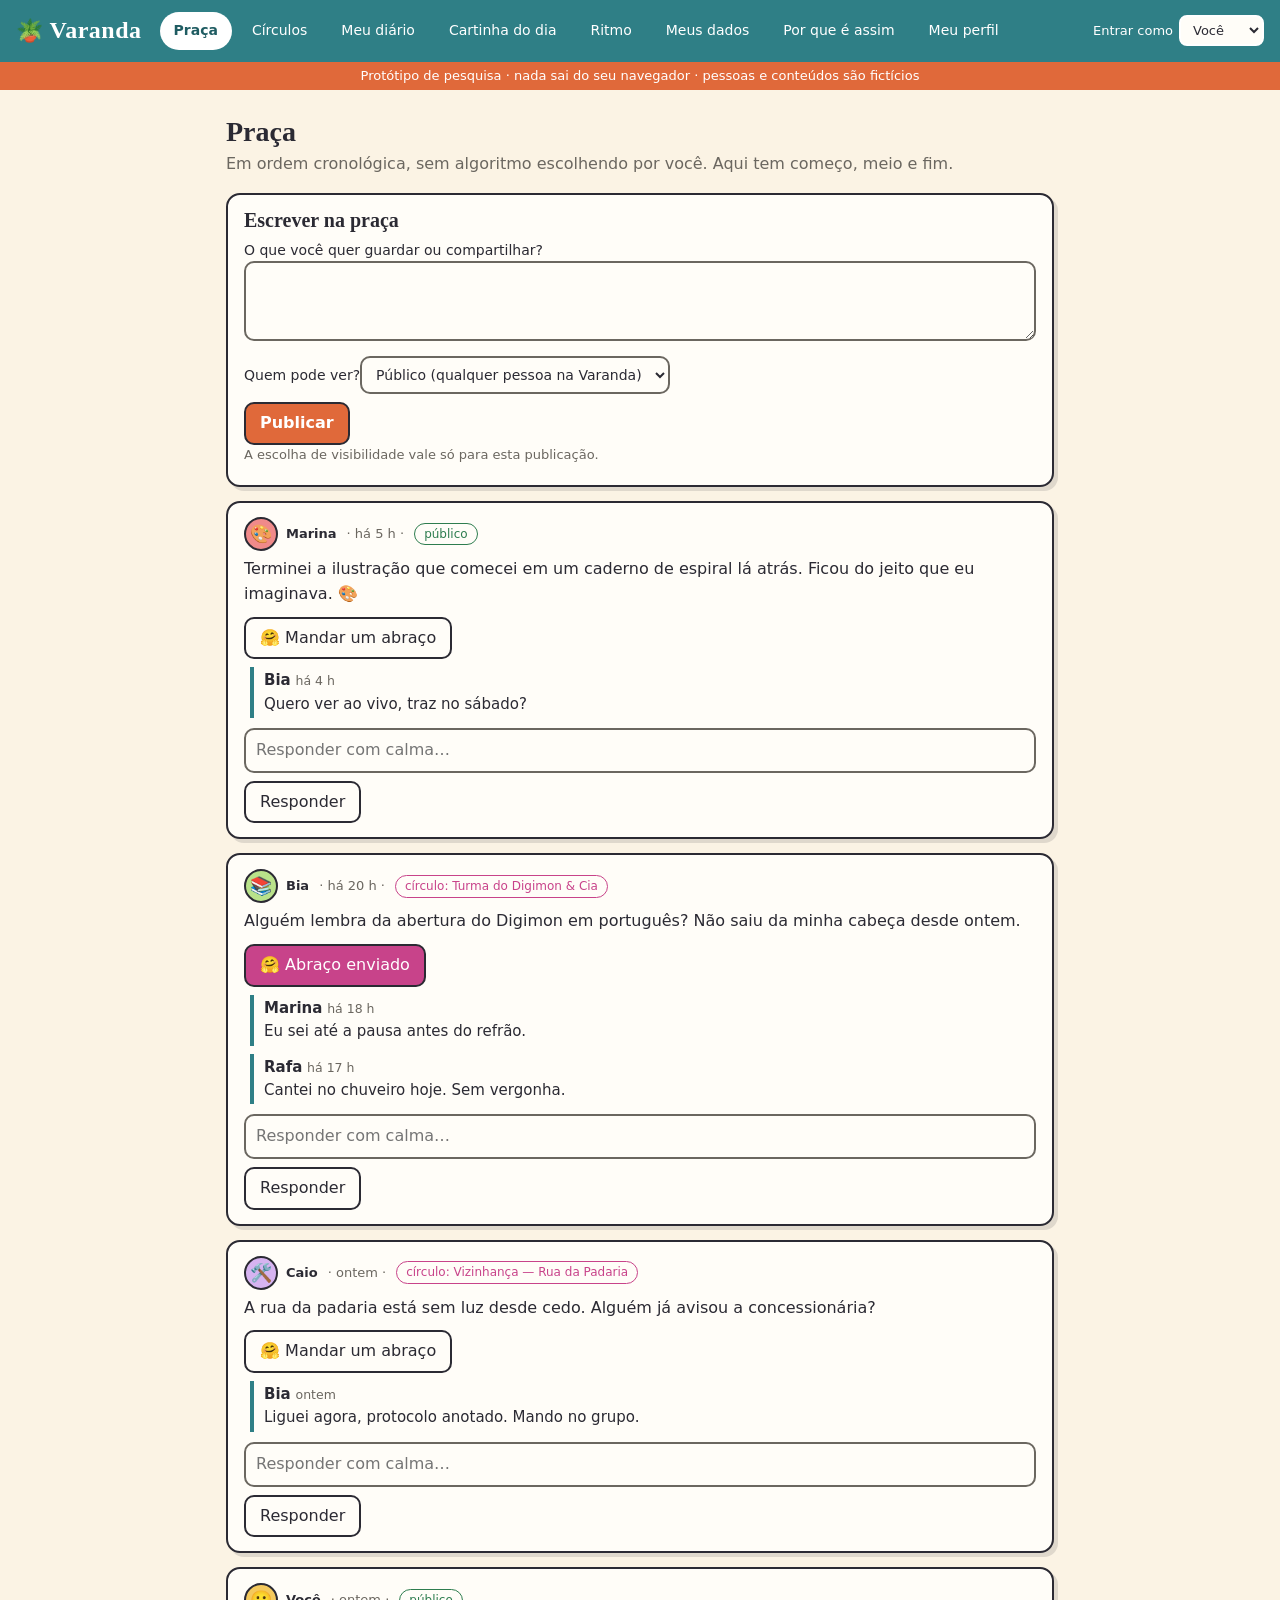
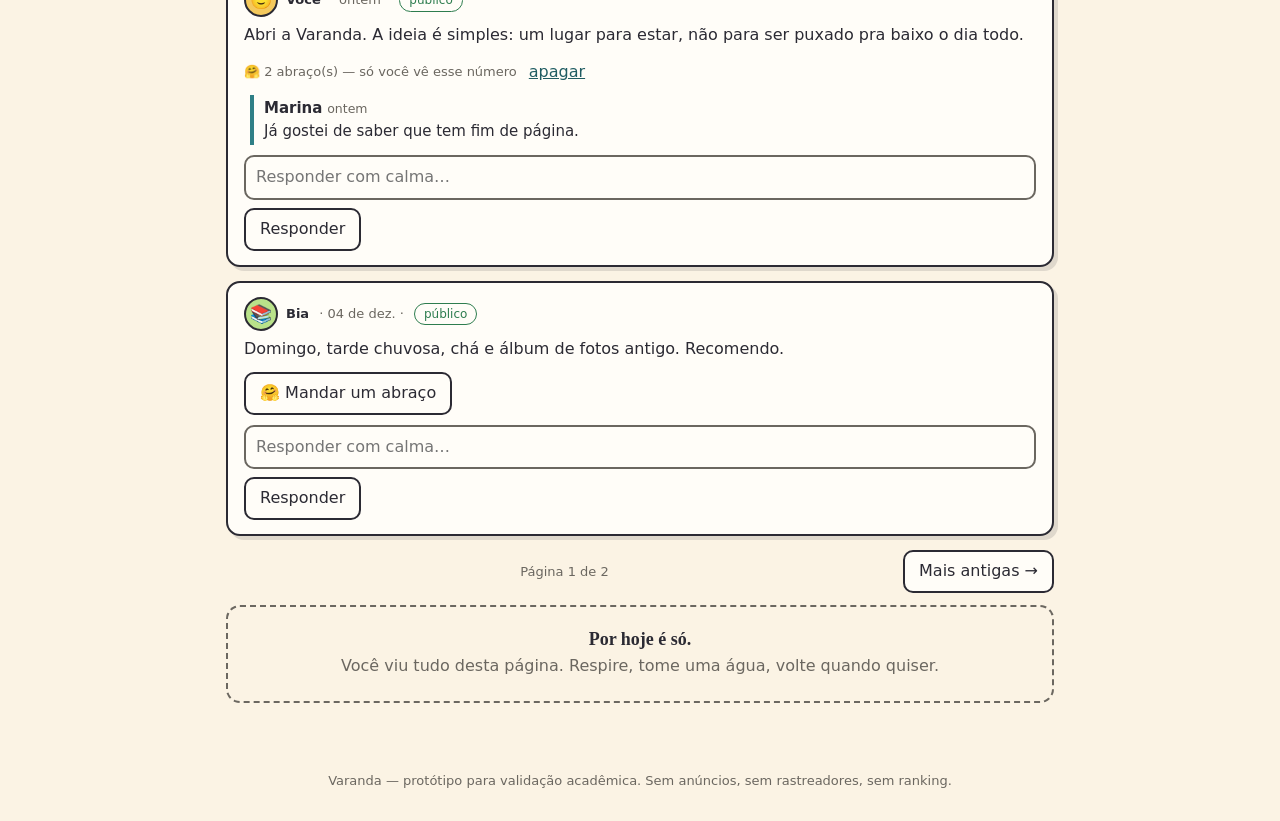
==== varanda/index.html @ 5c458ec0 "Adiciona protótipo executável da Varanda (rede social calma) Protótipo estático (HTML/CSS/JS, sem de" ====
<!doctype html>
<html lang="pt-BR">
<head>
<meta charset="utf-8">
<meta name="viewport" content="width=device-width, initial-scale=1">
<title>Varanda — protótipo</title>
<meta name="description" content="Protótipo de rede social calma, em círculos, sem feed infinito e sem notificação por padrão.">
<link rel="stylesheet" href="styles.css">
</head>
<body>
<header class="topo">
  <a class="logo" href="#/praca" aria-label="Varanda, início"><span class="logo-ico">🪴</span> Varanda</a>
  <nav id="nav" aria-label="Principal"></nav>
  <label class="demo">Entrar como
    <select id="quem"></select>
  </label>
</header>
<div class="faixa">Protótipo de pesquisa · nada sai do seu navegador · pessoas e conteúdos são fictícios</div>
<main id="app" tabindex="-1"></main>
<footer class="rodape">
  Varanda — protótipo para validação acadêmica. Sem anúncios, sem rastreadores, sem ranking.
</footer>
<script src="app.js"></script>
</body>
</html>
---- varanda/styles.css ----
:root{
  --bg:#fbf3e4; --card:#fffdf8; --ink:#2b2a33; --mute:#6b6760;
  --teal:#2f7f86; --teal-d:#1f5c62; --laranja:#e0693a; --rosa:#c8438a;
  --linha:#2b2a33; --sombra:#2b2a3322; --ok:#2e7d4f;
}
@media (prefers-color-scheme: dark){
  :root{--bg:#1d1b22; --card:#27242d; --ink:#f1ebe0; --mute:#b4aca0; --linha:#f1ebe0; --sombra:#00000066;}
}
*{box-sizing:border-box}
html{scroll-behavior:smooth}
body{margin:0;background:var(--bg);color:var(--ink);font:16px/1.55 "Trebuchet MS",Verdana,system-ui,sans-serif}
a{color:var(--teal-d)}
@media (prefers-color-scheme: dark){a{color:#7fd0d6}}
.topo{display:flex;flex-wrap:wrap;align-items:center;gap:10px 18px;padding:12px 16px;background:var(--teal);color:#fff}
.logo{font:700 24px Georgia,serif;color:#fff;text-decoration:none;letter-spacing:.5px}
.logo-ico{font-size:22px}
nav{display:flex;flex-wrap:wrap;gap:6px;flex:1}
nav a{color:#fff;text-decoration:none;padding:6px 12px;border-radius:999px;font-size:14px;border:2px solid transparent}
nav a:hover{border-color:#ffffff88}
nav a.on{background:#fff;color:var(--teal-d);font-weight:700}
.demo{font-size:13px;display:flex;align-items:center;gap:6px}
.demo select{padding:5px 8px;border-radius:8px;border:2px solid #fff;background:var(--card);color:var(--ink)}
.faixa{background:var(--laranja);color:#fff;text-align:center;font-size:13px;padding:4px 12px}
main{max-width:860px;margin:0 auto;padding:20px 16px 40px;outline:none}
h1{font:700 28px Georgia,serif;margin:6px 0 4px}
h2{font:700 20px Georgia,serif;margin:0 0 8px}
h3{font-size:16px;margin:12px 0 4px}
.sub{color:var(--mute);margin:0 0 16px}
.card{background:var(--card);border:2px solid var(--linha);border-radius:14px;padding:14px 16px;margin:0 0 14px;box-shadow:4px 4px 0 var(--sombra)}
.card.suave{box-shadow:none;border-color:var(--mute)}
.meta{display:flex;flex-wrap:wrap;gap:6px 10px;align-items:center;font-size:13px;color:var(--mute);margin-bottom:6px}
.avatar{display:inline-grid;place-items:center;width:34px;height:34px;border-radius:50%;font-size:18px;border:2px solid var(--linha);flex:none}
.autor{display:flex;align-items:center;gap:8px;font-weight:700;text-decoration:none;color:var(--ink)}
.tag{display:inline-block;font-size:12px;padding:1px 9px;border-radius:999px;border:1.5px solid var(--mute);color:var(--mute)}
.tag.pub{border-color:var(--ok);color:var(--ok)}
.tag.grp{border-color:var(--rosa);color:var(--rosa)}
.tag.pri{border-color:var(--laranja);color:var(--laranja)}
.texto{white-space:pre-wrap;margin:6px 0 10px}
button,.btn{font:inherit;cursor:pointer;padding:7px 14px;border-radius:10px;border:2px solid var(--linha);background:var(--card);color:var(--ink);text-decoration:none;display:inline-block}
button.pri,.btn.pri{background:var(--laranja);color:#fff;border-color:var(--linha);font-weight:700}
button:hover{transform:translate(-1px,-1px);box-shadow:2px 2px 0 var(--sombra)}
button.link{border:0;background:none;padding:2px 4px;text-decoration:underline;color:var(--teal-d)}
button[aria-pressed="true"]{background:var(--rosa);color:#fff}
input,select,textarea{font:inherit;padding:8px 10px;border-radius:10px;border:2px solid var(--mute);background:var(--card);color:var(--ink);max-width:100%}
textarea{width:100%;min-height:80px;resize:vertical}
input[type=text]{width:100%}
label.campo{display:block;margin:8px 0;font-size:14px}
.linha{display:flex;flex-wrap:wrap;gap:8px;align-items:center}
.resp{border-left:4px solid var(--teal);margin:8px 0 0 6px;padding:2px 10px;font-size:15px}
.resp small{color:var(--mute)}
.fim{text-align:center;padding:22px 12px;border:2px dashed var(--mute);border-radius:14px;color:var(--mute);margin:10px 0}
.fim strong{display:block;font:700 18px Georgia,serif;color:var(--ink);margin-bottom:4px}
.pag{display:flex;justify-content:space-between;align-items:center;gap:8px;margin:12px 0}
.grid{display:grid;grid-template-columns:repeat(auto-fit,minmax(240px,1fr));gap:14px}
.perfil-topo{display:flex;gap:14px;align-items:center;flex-wrap:wrap}
.perfil-topo .avatar{width:72px;height:72px;font-size:38px}
.trilha{background:var(--bg);border:2px dashed var(--rosa);border-radius:10px;padding:6px 10px;font-size:14px}
table{border-collapse:collapse;width:100%;font-size:14px}
th,td{border:1.5px solid var(--mute);padding:7px 9px;text-align:left;vertical-align:top}
th{background:var(--bg)}
.sel{display:flex;gap:10px;align-items:flex-start;padding:10px;border:2px solid var(--mute);border-radius:12px;margin:8px 0;cursor:pointer}
.sel:has(input:checked){border-color:var(--teal);background:var(--bg)}
.sel input{margin-top:5px}
.quote{border-left:5px solid var(--laranja);padding:4px 12px;margin:10px 0;font-family:Georgia,serif}
.quote small{display:block;font-family:inherit;color:var(--mute);font-size:13px}
.aviso{background:var(--bg);border:2px solid var(--laranja);border-radius:12px;padding:10px 14px;margin:12px 0;font-size:14px}
.rodape{text-align:center;color:var(--mute);font-size:13px;padding:18px 12px 30px}
.vazio{color:var(--mute);font-style:italic}
:focus-visible{outline:3px solid var(--rosa);outline-offset:2px}
@media (max-width:560px){h1{font-size:24px}.topo{padding:10px 12px}}
@media (prefers-reduced-motion: reduce){html{scroll-behavior:auto}button:hover{transform:none}}
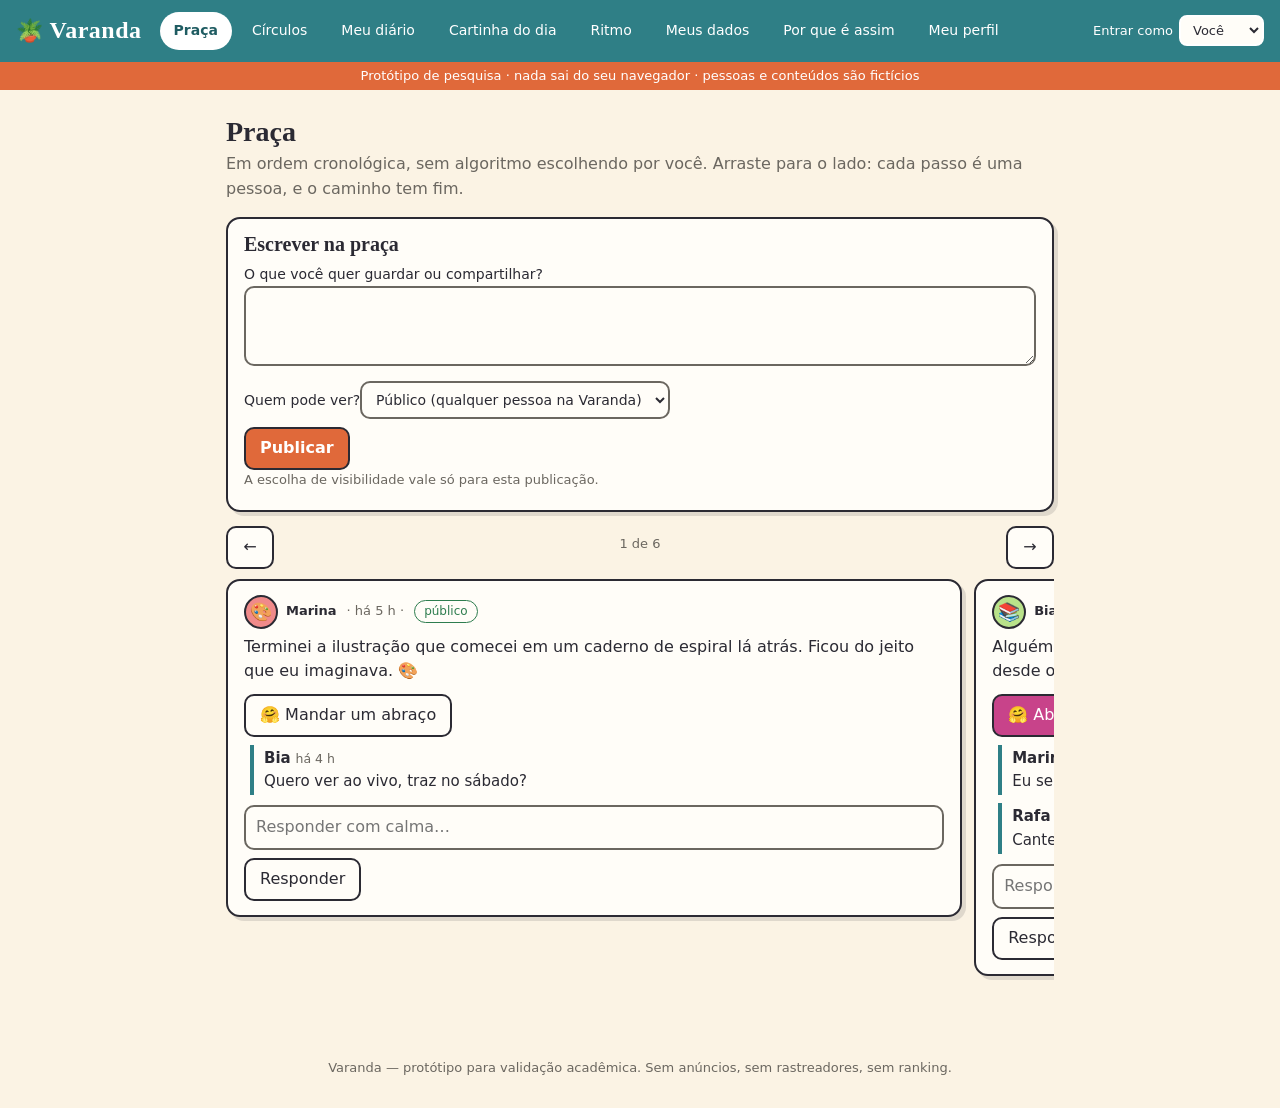
==== commit cc852e56: "Varanda: Praça em carrossel horizontal e compatibilidade com página publicada - Feed da Praça passa " ====
--- a/varanda/index.html
+++ b/varanda/index.html
@@ -9,7 +9,7 @@
 </head>
 <body>
 <header class="topo">
-  <a class="logo" href="#/praca" aria-label="Varanda, início"><span class="logo-ico">🪴</span> Varanda</a>
+  <a class="logo" href="#praca" aria-label="Varanda, início"><span class="logo-ico">🪴</span> Varanda</a>
   <nav id="nav" aria-label="Principal"></nav>
   <label class="demo">Entrar como
     <select id="quem"></select>
@@ -17,6 +17,7 @@
 </header>
 <div class="faixa">Protótipo de pesquisa · nada sai do seu navegador · pessoas e conteúdos são fictícios</div>
 <main id="app" tabindex="-1"></main>
+<div id="toast" role="status" aria-live="polite" hidden></div>
 <footer class="rodape">
   Varanda — protótipo para validação acadêmica. Sem anúncios, sem rastreadores, sem ranking.
 </footer>
--- a/varanda/styles.css
+++ b/varanda/styles.css
@@ -1,17 +1,17 @@
 :root{
   --bg:#fbf3e4; --card:#fffdf8; --ink:#2b2a33; --mute:#6b6760;
   --teal:#2f7f86; --teal-d:#1f5c62; --laranja:#e0693a; --rosa:#c8438a;
-  --linha:#2b2a33; --sombra:#2b2a3322; --ok:#2e7d4f;
+  --linha:#2b2a33; --sombra:#2b2a3322; --ok:#2e7d4f; --link:#1f5c62;
 }
 @media (prefers-color-scheme: dark){
-  :root{--bg:#1d1b22; --card:#27242d; --ink:#f1ebe0; --mute:#b4aca0; --linha:#f1ebe0; --sombra:#00000066;}
+  :root:not([data-theme="light"]){--bg:#1d1b22; --card:#27242d; --ink:#f1ebe0; --mute:#b4aca0; --linha:#f1ebe0; --sombra:#00000066; --link:#7fd0d6; --teal:#2a6f75; color-scheme:dark}
 }
+:root[data-theme="dark"]{--bg:#1d1b22; --card:#27242d; --ink:#f1ebe0; --mute:#b4aca0; --linha:#f1ebe0; --sombra:#00000066; --link:#7fd0d6; --teal:#2a6f75; color-scheme:dark}
 *{box-sizing:border-box}
 html{scroll-behavior:smooth}
 body{margin:0;background:var(--bg);color:var(--ink);font:16px/1.55 "Trebuchet MS",Verdana,system-ui,sans-serif}
-a{color:var(--teal-d)}
-@media (prefers-color-scheme: dark){a{color:#7fd0d6}}
-.topo{display:flex;flex-wrap:wrap;align-items:center;gap:10px 18px;padding:12px 16px;background:var(--teal);color:#fff}
+a{color:var(--link)}
+.topo{display:flex;flex-wrap:wrap;align-items:center;gap:10px 18px;padding:12px max(16px,env(safe-area-inset-right,0px)) 12px max(16px,env(safe-area-inset-left,0px));background:var(--teal);color:#fff}
 .logo{font:700 24px Georgia,serif;color:#fff;text-decoration:none;letter-spacing:.5px}
 .logo-ico{font-size:22px}
 nav{display:flex;flex-wrap:wrap;gap:6px;flex:1}
@@ -20,8 +20,8 @@
 nav a.on{background:#fff;color:var(--teal-d);font-weight:700}
 .demo{font-size:13px;display:flex;align-items:center;gap:6px}
 .demo select{padding:5px 8px;border-radius:8px;border:2px solid #fff;background:var(--card);color:var(--ink)}
-.faixa{background:var(--laranja);color:#fff;text-align:center;font-size:13px;padding:4px 12px}
-main{max-width:860px;margin:0 auto;padding:20px 16px 40px;outline:none}
+.faixa{background:var(--laranja);color:#fff;text-align:center;font-size:13px;padding:4px max(16px,env(safe-area-inset-right,0px)) 4px max(16px,env(safe-area-inset-left,0px))}
+main{max-width:860px;margin:0 auto;padding:20px max(16px,env(safe-area-inset-right,0px)) 40px max(16px,env(safe-area-inset-left,0px));outline:none}
 h1{font:700 28px Georgia,serif;margin:6px 0 4px}
 h2{font:700 20px Georgia,serif;margin:0 0 8px}
 h3{font-size:16px;margin:12px 0 4px}
@@ -39,7 +39,7 @@
 button,.btn{font:inherit;cursor:pointer;padding:7px 14px;border-radius:10px;border:2px solid var(--linha);background:var(--card);color:var(--ink);text-decoration:none;display:inline-block}
 button.pri,.btn.pri{background:var(--laranja);color:#fff;border-color:var(--linha);font-weight:700}
 button:hover{transform:translate(-1px,-1px);box-shadow:2px 2px 0 var(--sombra)}
-button.link{border:0;background:none;padding:2px 4px;text-decoration:underline;color:var(--teal-d)}
+button.link{border:0;background:none;padding:2px 4px;text-decoration:underline;color:var(--link)}
 button[aria-pressed="true"]{background:var(--rosa);color:#fff}
 input,select,textarea{font:inherit;padding:8px 10px;border-radius:10px;border:2px solid var(--mute);background:var(--card);color:var(--ink);max-width:100%}
 textarea{width:100%;min-height:80px;resize:vertical}
@@ -64,7 +64,15 @@
 .quote{border-left:5px solid var(--laranja);padding:4px 12px;margin:10px 0;font-family:Georgia,serif}
 .quote small{display:block;font-family:inherit;color:var(--mute);font-size:13px}
 .aviso{background:var(--bg);border:2px solid var(--laranja);border-radius:12px;padding:10px 14px;margin:12px 0;font-size:14px}
-.rodape{text-align:center;color:var(--mute);font-size:13px;padding:18px 12px 30px}
+.rodape{text-align:center;color:var(--mute);font-size:13px;padding:18px max(16px,env(safe-area-inset-right,0px)) 30px max(16px,env(safe-area-inset-left,0px))}
+.carrossel{margin:0 0 14px}
+.ctrl{display:flex;justify-content:space-between;align-items:center;margin:0 0 8px}
+.ctrl button{min-width:48px}
+.trilho{position:relative;display:flex;gap:12px;align-items:flex-start;overflow-x:auto;overflow-y:hidden;scroll-snap-type:x mandatory;-webkit-overflow-scrolling:touch;padding:2px 8px 10px 2px;scrollbar-width:thin;overscroll-behavior-x:contain}
+.slide{flex:0 0 90%;min-width:0;scroll-snap-align:start}
+.slide .card,.slide .fim{margin-bottom:0}
+.slide .fim{margin-top:0}
+#toast{position:fixed;left:50%;transform:translateX(-50%);bottom:calc(16px + env(safe-area-inset-bottom,0px));max-width:min(92vw,420px);background:var(--ink);color:var(--bg);padding:10px 16px;border-radius:12px;font-size:14px;z-index:20;text-align:center}
 .vazio{color:var(--mute);font-style:italic}
 :focus-visible{outline:3px solid var(--rosa);outline-offset:2px}
 @media (max-width:560px){h1{font-size:24px}.topo{padding:10px 12px}}
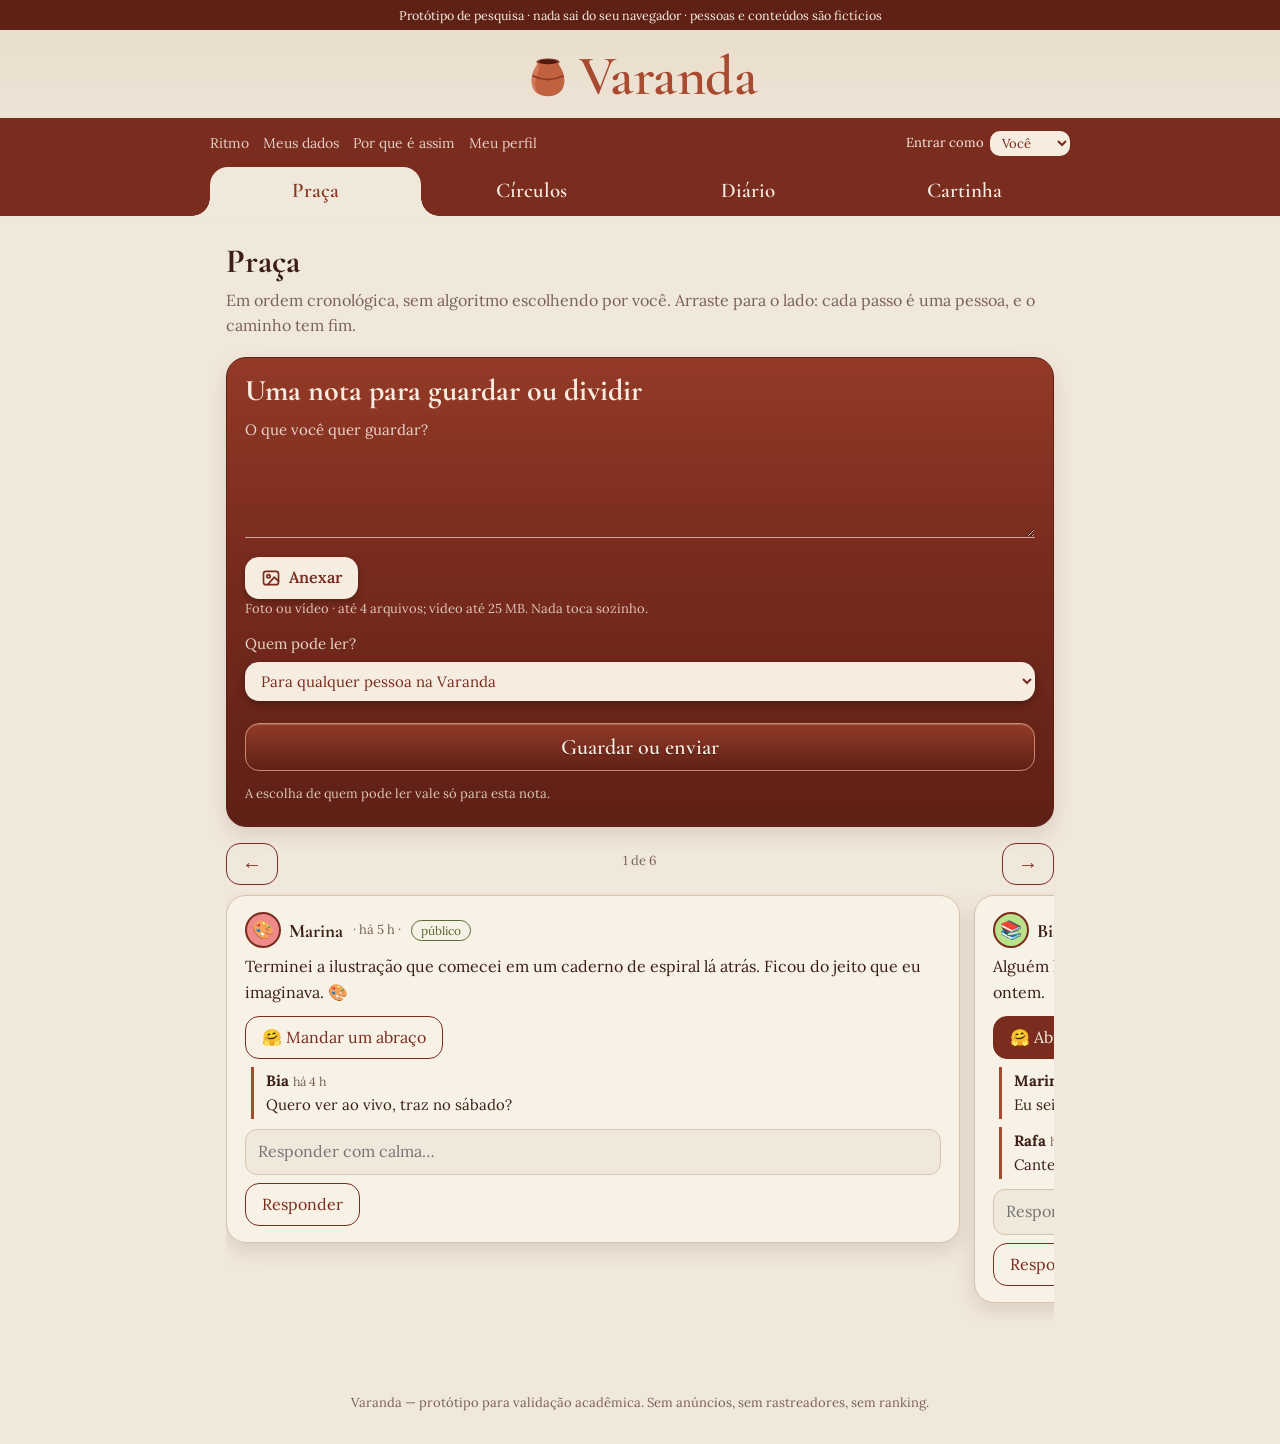
==== commit ee16eaa9: "Varanda: novo visual terracota e creme - Paleta tijolo/creme, títulos em serifa (Cormorant Garamond)" ====
--- a/varanda/index.html
+++ b/varanda/index.html
@@ -2,20 +2,38 @@
 <html lang="pt-BR">
 <head>
 <meta charset="utf-8">
-<meta name="viewport" content="width=device-width, initial-scale=1">
-<title>Varanda — protótipo</title>
+<meta name="viewport" content="width=device-width, initial-scale=1, viewport-fit=cover">
+<title>Varanda</title>
 <meta name="description" content="Protótipo de rede social calma, em círculos, sem feed infinito e sem notificação por padrão.">
+<link rel="preconnect" href="https://fonts.googleapis.com">
+<link rel="preconnect" href="https://fonts.gstatic.com" crossorigin>
+<link rel="stylesheet" href="https://fonts.googleapis.com/css2?family=Cormorant+Garamond:ital,wght@0,500;0,600;0,700;1,500&family=Lora:wght@400;600&display=swap">
 <link rel="stylesheet" href="styles.css">
 </head>
 <body>
-<header class="topo">
-  <a class="logo" href="#praca" aria-label="Varanda, início"><span class="logo-ico">🪴</span> Varanda</a>
-  <nav id="nav" aria-label="Principal"></nav>
-  <label class="demo">Entrar como
-    <select id="quem"></select>
-  </label>
+<div class="faixa">Protótipo de pesquisa · nada sai do seu navegador · pessoas e conteúdos são fictícios</div>
+<header class="marca">
+  <a class="logo" href="#praca" aria-label="Varanda, início">
+    <svg viewBox="0 0 64 64" aria-hidden="true">
+      <ellipse cx="32" cy="14" rx="15" ry="4.5" fill="#8a3a24"/>
+      <path d="M19 14c0 5-8 10-8 24 0 13 9 20 21 20s21-7 21-20c0-14-8-19-8-24z" fill="#c0613f"/>
+      <path d="M19 14c0 5-8 10-8 24 0 9 4 15 10 18-4-4-6-10-5-18 1-9 5-12 5-18z" fill="#d98466" opacity=".7"/>
+      <ellipse cx="32" cy="14" rx="12" ry="3" fill="#4d1a10"/>
+      <path d="M13 32q19 9 38 0" fill="none" stroke="#8a3a24" stroke-width="2.2" stroke-linecap="round"/>
+    </svg>
+    <span>Varanda</span>
+  </a>
 </header>
-<div class="faixa">Protótipo de pesquisa · nada sai do seu navegador · pessoas e conteúdos são fictícios</div>
+<div class="banda">
+  <div class="banda-in">
+    <div class="sec"><span id="nav2" class="linha" style="gap:4px 14px"></span>
+      <label class="demo" for="quem">Entrar como
+        <select id="quem"></select>
+      </label>
+    </div>
+    <nav id="nav" class="abas" aria-label="Principal"></nav>
+  </div>
+</div>
 <main id="app" tabindex="-1"></main>
 <div id="toast" role="status" aria-live="polite" hidden></div>
 <footer class="rodape">
--- a/varanda/styles.css
+++ b/varanda/styles.css
@@ -1,79 +1,146 @@
+/* Varanda — terracota e creme. Títulos em serifa, abas com curva, cartão de nota em tijolo. */
 :root{
-  --bg:#fbf3e4; --card:#fffdf8; --ink:#2b2a33; --mute:#6b6760;
-  --teal:#2f7f86; --teal-d:#1f5c62; --laranja:#e0693a; --rosa:#c8438a;
-  --linha:#2b2a33; --sombra:#2b2a3322; --ok:#2e7d4f; --link:#1f5c62;
+  --bg:#f1e8dc; --bg2:#e9dccb; --paper:#f8f1e6; --ink:#3b1f17; --mute:#7a6254;
+  --brick:#7a2c1e; --brick2:#933a27; --brick-d:#5f2016; --cream:#f6ece0;
+  --terra:#a84a2f; --link:#8a3320; --line:#d8c3ac; --sombra:rgba(90,40,25,.14); --focus:#c0613f;
+  --pub:#5b6b32; --grp:#a8452e; --pri:#7a5a3a;
+  --serif:"Cormorant Garamond",Georgia,"Times New Roman",serif;
+  --texto:"Lora",Georgia,"Times New Roman",serif;
 }
 @media (prefers-color-scheme: dark){
-  :root:not([data-theme="light"]){--bg:#1d1b22; --card:#27242d; --ink:#f1ebe0; --mute:#b4aca0; --linha:#f1ebe0; --sombra:#00000066; --link:#7fd0d6; --teal:#2a6f75; color-scheme:dark}
+  :root:not([data-theme="light"]){--bg:#1e0f0b; --bg2:#26130e; --paper:#2d1813; --ink:#f3e6d6; --mute:#c4aa95; --terra:#e0906f; --link:#f0a98a; --line:#4b2c22; --sombra:rgba(0,0,0,.4); --focus:#e0906f; --pub:#aab97a; --grp:#e0906f; --pri:#c9a77c; color-scheme:dark}
 }
-:root[data-theme="dark"]{--bg:#1d1b22; --card:#27242d; --ink:#f1ebe0; --mute:#b4aca0; --linha:#f1ebe0; --sombra:#00000066; --link:#7fd0d6; --teal:#2a6f75; color-scheme:dark}
+:root[data-theme="dark"]{--bg:#1e0f0b; --bg2:#26130e; --paper:#2d1813; --ink:#f3e6d6; --mute:#c4aa95; --terra:#e0906f; --link:#f0a98a; --line:#4b2c22; --sombra:rgba(0,0,0,.4); --focus:#e0906f; --pub:#aab97a; --grp:#e0906f; --pri:#c9a77c; color-scheme:dark}
+
 *{box-sizing:border-box}
 html{scroll-behavior:smooth}
-body{margin:0;background:var(--bg);color:var(--ink);font:16px/1.55 "Trebuchet MS",Verdana,system-ui,sans-serif}
+body{margin:0;background-color:var(--bg);background-image:linear-gradient(180deg,var(--bg2),var(--bg) 220px);color:var(--ink);font:16px/1.6 var(--texto)}
 a{color:var(--link)}
-.topo{display:flex;flex-wrap:wrap;align-items:center;gap:10px 18px;padding:12px max(16px,env(safe-area-inset-right,0px)) 12px max(16px,env(safe-area-inset-left,0px));background:var(--teal);color:#fff}
-.logo{font:700 24px Georgia,serif;color:#fff;text-decoration:none;letter-spacing:.5px}
-.logo-ico{font-size:22px}
-nav{display:flex;flex-wrap:wrap;gap:6px;flex:1}
-nav a{color:#fff;text-decoration:none;padding:6px 12px;border-radius:999px;font-size:14px;border:2px solid transparent}
-nav a:hover{border-color:#ffffff88}
-nav a.on{background:#fff;color:var(--teal-d);font-weight:700}
-.demo{font-size:13px;display:flex;align-items:center;gap:6px}
-.demo select{padding:5px 8px;border-radius:8px;border:2px solid #fff;background:var(--card);color:var(--ink)}
-.faixa{background:var(--laranja);color:#fff;text-align:center;font-size:13px;padding:4px max(16px,env(safe-area-inset-right,0px)) 4px max(16px,env(safe-area-inset-left,0px))}
-main{max-width:860px;margin:0 auto;padding:20px max(16px,env(safe-area-inset-right,0px)) 40px max(16px,env(safe-area-inset-left,0px));outline:none}
-h1{font:700 28px Georgia,serif;margin:6px 0 4px}
-h2{font:700 20px Georgia,serif;margin:0 0 8px}
-h3{font-size:16px;margin:12px 0 4px}
-.sub{color:var(--mute);margin:0 0 16px}
-.card{background:var(--card);border:2px solid var(--linha);border-radius:14px;padding:14px 16px;margin:0 0 14px;box-shadow:4px 4px 0 var(--sombra)}
-.card.suave{box-shadow:none;border-color:var(--mute)}
+h1,h2,h3{font-family:var(--serif);font-weight:700;line-height:1.15;text-wrap:balance}
+h1{font-size:34px;margin:4px 0 6px}
+h2{font-size:26px;margin:0 0 8px}
+h3{font-size:20px;margin:10px 0 4px}
+
+/* topo: aviso, marca, faixa de navegação */
+.faixa{background:var(--brick-d);color:var(--cream);text-align:center;font-size:12.5px;padding:5px max(16px,env(safe-area-inset-right,0px)) 5px max(16px,env(safe-area-inset-left,0px))}
+.marca{display:flex;justify-content:center;padding:18px max(16px,env(safe-area-inset-right,0px)) 14px max(16px,env(safe-area-inset-left,0px))}
+.logo{display:flex;align-items:center;gap:6px;text-decoration:none;color:var(--terra)}
+.logo svg{width:50px;height:50px;flex:none}
+.logo span{font:600 56px/1 var(--serif);letter-spacing:-.5px}
+.banda{background:var(--brick);color:var(--cream);padding:12px max(18px,env(safe-area-inset-right,0px)) 0 max(18px,env(safe-area-inset-left,0px))}
+.banda-in{max-width:860px;margin:0 auto}
+.sec{display:flex;flex-wrap:wrap;align-items:center;gap:4px 14px;font-size:14px;padding:0 0 10px}
+.sec a{color:var(--cream);opacity:.85;text-decoration:none;padding:2px 0;border-bottom:1.5px solid transparent}
+.sec a:hover,.sec a.on{opacity:1;border-bottom-color:var(--cream)}
+.demo{margin-left:auto;display:flex;align-items:center;gap:6px;font-size:13px}
+.demo select{padding:3px 8px;border-radius:10px;border:0;background:var(--cream);color:var(--brick);font:inherit}
+.abas{display:flex;gap:6px;align-items:flex-end}
+.abas a{position:relative;flex:1;text-align:center;text-decoration:none;color:var(--cream);font:600 21px/1.1 var(--serif);padding:12px 6px 14px;border-radius:18px 18px 0 0}
+.abas a:hover{background:#ffffff14}
+.abas a.on{background:var(--bg);color:var(--link)}
+.abas a.on::before,.abas a.on::after{content:"";position:absolute;bottom:0;width:18px;height:18px}
+.abas a.on::before{left:-18px;background:radial-gradient(circle at 0 0,transparent 17.5px,var(--bg) 18px)}
+.abas a.on::after{right:-18px;background:radial-gradient(circle at 100% 0,transparent 17.5px,var(--bg) 18px)}
+
+main{max-width:860px;margin:0 auto;padding:22px max(16px,env(safe-area-inset-right,0px)) 40px max(16px,env(safe-area-inset-left,0px));outline:none}
+.sub{color:var(--mute);margin:0 0 18px}
+
+/* cartões */
+.card{background:var(--paper);border:1px solid var(--line);border-radius:20px;padding:16px 18px;margin:0 0 16px;box-shadow:0 8px 20px var(--sombra)}
+.card.suave{box-shadow:none}
 .meta{display:flex;flex-wrap:wrap;gap:6px 10px;align-items:center;font-size:13px;color:var(--mute);margin-bottom:6px}
-.avatar{display:inline-grid;place-items:center;width:34px;height:34px;border-radius:50%;font-size:18px;border:2px solid var(--linha);flex:none}
-.autor{display:flex;align-items:center;gap:8px;font-weight:700;text-decoration:none;color:var(--ink)}
-.tag{display:inline-block;font-size:12px;padding:1px 9px;border-radius:999px;border:1.5px solid var(--mute);color:var(--mute)}
-.tag.pub{border-color:var(--ok);color:var(--ok)}
-.tag.grp{border-color:var(--rosa);color:var(--rosa)}
-.tag.pri{border-color:var(--laranja);color:var(--laranja)}
+.avatar{display:inline-grid;place-items:center;width:36px;height:36px;border-radius:50%;font-size:18px;border:2px solid var(--brick);flex:none}
+.autor{display:flex;align-items:center;gap:8px;font:700 19px var(--serif);text-decoration:none;color:var(--ink)}
+.tag{display:inline-block;font-size:12px;padding:0 9px;border-radius:999px;border:1.5px solid var(--mute);color:var(--mute)}
+.tag.pub{border-color:var(--pub);color:var(--pub)}
+.tag.grp{border-color:var(--grp);color:var(--grp)}
+.tag.pri{border-color:var(--pri);color:var(--pri)}
 .texto{white-space:pre-wrap;margin:6px 0 10px}
-button,.btn{font:inherit;cursor:pointer;padding:7px 14px;border-radius:10px;border:2px solid var(--linha);background:var(--card);color:var(--ink);text-decoration:none;display:inline-block}
-button.pri,.btn.pri{background:var(--laranja);color:#fff;border-color:var(--linha);font-weight:700}
-button:hover{transform:translate(-1px,-1px);box-shadow:2px 2px 0 var(--sombra)}
-button.link{border:0;background:none;padding:2px 4px;text-decoration:underline;color:var(--link)}
-button[aria-pressed="true"]{background:var(--rosa);color:#fff}
-input,select,textarea{font:inherit;padding:8px 10px;border-radius:10px;border:2px solid var(--mute);background:var(--card);color:var(--ink);max-width:100%}
-textarea{width:100%;min-height:80px;resize:vertical}
+.resp{border-left:3px solid var(--terra);margin:8px 0 0 6px;padding:2px 12px;font-size:15px}
+.resp small{color:var(--mute)}
+.fim{text-align:center;padding:24px 14px;border:1.5px dashed var(--mute);border-radius:20px;color:var(--mute);margin:10px 0}
+.fim strong{display:block;font:700 24px var(--serif);color:var(--ink);margin-bottom:4px}
+.grid{display:grid;grid-template-columns:repeat(auto-fit,minmax(240px,1fr));gap:16px}
+.grid .card{margin:0}
+.perfil-topo{display:flex;gap:14px;align-items:center;flex-wrap:wrap}
+.perfil-topo .avatar{width:76px;height:76px;font-size:40px}
+.trilha{background:var(--bg);border:1.5px dashed var(--terra);border-radius:12px;padding:6px 12px;font-size:14px}
+table{border-collapse:collapse;width:100%;font-size:14px}
+th,td{border:1px solid var(--line);padding:7px 9px;text-align:left;vertical-align:top}
+th{background:var(--bg);font-family:var(--serif);font-size:16px}
+.sel{display:flex;gap:10px;align-items:flex-start;padding:10px 12px;border:1.5px solid var(--line);border-radius:14px;margin:8px 0;cursor:pointer}
+.sel:has(input:checked){border-color:var(--brick);background:var(--bg)}
+.sel input{margin-top:5px;accent-color:var(--brick)}
+.quote{border-left:4px solid var(--terra);padding:4px 14px;margin:10px 0;font:italic 500 20px/1.35 var(--serif)}
+.quote small{display:block;font:normal 13px var(--texto);color:var(--mute)}
+.aviso{background:var(--paper);border:1.5px solid var(--terra);border-radius:16px;padding:10px 16px;margin:14px 0;font-size:14px}
+.rodape{text-align:center;color:var(--mute);font-size:13px;padding:18px max(16px,env(safe-area-inset-right,0px)) 30px max(16px,env(safe-area-inset-left,0px))}
+.vazio{color:var(--mute);font-style:italic}
+
+/* controles */
+button,.btn{font:inherit;cursor:pointer;padding:8px 16px;border-radius:14px;border:1.5px solid var(--brick);background:transparent;color:var(--brick);text-decoration:none;display:inline-flex;align-items:center;gap:8px}
+@media (prefers-color-scheme: dark){:root:not([data-theme="light"]) button,:root:not([data-theme="light"]) .btn{color:var(--link);border-color:var(--link)}}
+:root[data-theme="dark"] button,:root[data-theme="dark"] .btn{color:var(--link);border-color:var(--link)}
+button:hover{background:#7a2c1e14}
+button.pri,.btn.pri{background:linear-gradient(180deg,var(--brick2),var(--brick-d));color:var(--cream);border:1px solid #c98a70;font:600 21px var(--serif);padding:10px 22px;justify-content:center;box-shadow:inset 0 1px 0 #ffffff33,0 4px 10px var(--sombra);text-shadow:0 1px 1px #0006}
+button.pri:hover,.btn.pri:hover{filter:brightness(1.08);background:linear-gradient(180deg,var(--brick2),var(--brick-d))}
+button.link{border:0;background:none;padding:2px 4px;text-decoration:underline;color:var(--link);display:inline}
+button[aria-pressed="true"]{background:var(--brick);color:var(--cream);border-color:var(--brick)}
+input,select,textarea{font:inherit;padding:9px 12px;border-radius:12px;border:1.5px solid var(--line);background:var(--bg);color:var(--ink);max-width:100%}
+textarea{width:100%;min-height:84px;resize:vertical}
 input[type=text]{width:100%}
-label.campo{display:block;margin:8px 0;font-size:14px}
+label.campo{display:block;margin:10px 0;font-size:15px}
 .linha{display:flex;flex-wrap:wrap;gap:8px;align-items:center}
-.resp{border-left:4px solid var(--teal);margin:8px 0 0 6px;padding:2px 10px;font-size:15px}
-.resp small{color:var(--mute)}
-.fim{text-align:center;padding:22px 12px;border:2px dashed var(--mute);border-radius:14px;color:var(--mute);margin:10px 0}
-.fim strong{display:block;font:700 18px Georgia,serif;color:var(--ink);margin-bottom:4px}
-.pag{display:flex;justify-content:space-between;align-items:center;gap:8px;margin:12px 0}
-.grid{display:grid;grid-template-columns:repeat(auto-fit,minmax(240px,1fr));gap:14px}
-.perfil-topo{display:flex;gap:14px;align-items:center;flex-wrap:wrap}
-.perfil-topo .avatar{width:72px;height:72px;font-size:38px}
-.trilha{background:var(--bg);border:2px dashed var(--rosa);border-radius:10px;padding:6px 10px;font-size:14px}
-table{border-collapse:collapse;width:100%;font-size:14px}
-th,td{border:1.5px solid var(--mute);padding:7px 9px;text-align:left;vertical-align:top}
-th{background:var(--bg)}
-.sel{display:flex;gap:10px;align-items:flex-start;padding:10px;border:2px solid var(--mute);border-radius:12px;margin:8px 0;cursor:pointer}
-.sel:has(input:checked){border-color:var(--teal);background:var(--bg)}
-.sel input{margin-top:5px}
-.quote{border-left:5px solid var(--laranja);padding:4px 12px;margin:10px 0;font-family:Georgia,serif}
-.quote small{display:block;font-family:inherit;color:var(--mute);font-size:13px}
-.aviso{background:var(--bg);border:2px solid var(--laranja);border-radius:12px;padding:10px 14px;margin:12px 0;font-size:14px}
-.rodape{text-align:center;color:var(--mute);font-size:13px;padding:18px max(16px,env(safe-area-inset-right,0px)) 30px max(16px,env(safe-area-inset-left,0px))}
+:focus-visible{outline:3px solid var(--focus);outline-offset:2px}
+
+/* cartão de nota: tijolo com texto creme (formulários de escrita) */
+.nota{background:linear-gradient(180deg,var(--brick2),var(--brick) 40%,var(--brick-d));color:var(--cream);border-color:#5f2016}
+.nota h2{color:var(--cream);font-size:30px}
+.nota label.campo{color:#f6ece0e0}
+.nota textarea,.nota input[type=text]{background:transparent;border:0;border-bottom:1.5px solid #f6ece0aa;border-radius:0;color:var(--cream);padding:8px 2px}
+.nota textarea{min-height:96px}
+.nota ::placeholder{color:#f6ece0a0}
+.nota select{background:var(--cream);color:var(--brick);border:0;border-radius:14px;box-shadow:0 4px 10px #0004;display:block;width:100%;margin-top:6px}
+.nota .meta{color:#f6ece0cc}
+.nota .btn{background:var(--cream);color:var(--brick);border:0;box-shadow:0 3px 8px #0004;font-weight:600}
+.nota .btn svg{width:20px;height:20px}
+.nota button.pri{width:100%;margin-top:12px;font-size:22px}
+.nota button.link{color:var(--cream)}
+.nota .previa{border-color:#f6ece0aa}
+.nota .vid-ico,.nota .previa img{border-color:var(--cream)}
+
+/* carrossel da Praça */
 .carrossel{margin:0 0 14px}
 .ctrl{display:flex;justify-content:space-between;align-items:center;margin:0 0 8px}
-.ctrl button{min-width:48px}
-.trilho{position:relative;display:flex;gap:12px;align-items:flex-start;overflow-x:auto;overflow-y:hidden;scroll-snap-type:x mandatory;-webkit-overflow-scrolling:touch;padding:2px 8px 10px 2px;scrollbar-width:thin;overscroll-behavior-x:contain}
+.ctrl button{min-width:52px;justify-content:center;font-size:20px;padding:4px 14px}
+.trilho{position:relative;display:flex;gap:14px;align-items:flex-start;overflow-x:auto;overflow-y:hidden;scroll-snap-type:x mandatory;-webkit-overflow-scrolling:touch;padding:2px 10px 18px 2px;scrollbar-width:thin;overscroll-behavior-x:contain}
 .slide{flex:0 0 90%;min-width:0;scroll-snap-align:start}
 .slide .card,.slide .fim{margin-bottom:0}
 .slide .fim{margin-top:0}
-#toast{position:fixed;left:50%;transform:translateX(-50%);bottom:calc(16px + env(safe-area-inset-bottom,0px));max-width:min(92vw,420px);background:var(--ink);color:var(--bg);padding:10px 16px;border-radius:12px;font-size:14px;z-index:20;text-align:center}
-.vazio{color:var(--mute);font-style:italic}
-:focus-visible{outline:3px solid var(--rosa);outline-offset:2px}
-@media (max-width:560px){h1{font-size:24px}.topo{padding:10px 12px}}
-@media (prefers-reduced-motion: reduce){html{scroll-behavior:auto}button:hover{transform:none}}
+
+#toast{position:fixed;left:50%;transform:translateX(-50%);bottom:calc(16px + env(safe-area-inset-bottom,0px));max-width:min(92vw,420px);background:var(--ink);color:var(--bg);padding:10px 16px;border-radius:14px;font-size:14px;z-index:20;text-align:center}
+
+/* mídia */
+.sr{position:absolute;width:1px;height:1px;overflow:hidden;clip:rect(0 0 0 0);white-space:nowrap}
+.midia-campo{margin:12px 0}
+.midia-campo .btn{margin-right:8px}
+label.btn:has(+ input.sr:focus-visible){outline:3px solid var(--focus);outline-offset:2px}
+.previa{display:flex;gap:10px;align-items:flex-start;margin:8px 0;padding:8px;border:1.5px dashed var(--mute);border-radius:14px}
+.previa img{width:64px;height:64px;object-fit:cover;border-radius:10px;border:2px solid var(--brick);flex:none}
+.vid-ico{display:grid;place-items:center;width:64px;height:64px;font-size:28px;border-radius:10px;border:2px solid var(--brick);flex:none}
+.previa-info{display:flex;flex-direction:column;gap:4px;min-width:0;flex:1}
+.previa-info input{padding:5px 8px;font-size:14px}
+.midia{display:flex;flex-direction:column;gap:8px;margin:6px 0 10px}
+.midia .m img,.midia .m video{display:block;max-width:100%;max-height:70vh;margin:0 auto;border-radius:14px;border:1px solid var(--line);background:var(--bg)}
+.midia .m video{width:100%;background:#000}
+
+@media (max-width:560px){
+  h1{font-size:30px}
+  .logo span{font-size:48px}
+  .abas a{font-size:19px;padding:11px 2px 13px}
+}
+@media (prefers-reduced-motion: reduce){html{scroll-behavior:auto}}
+
+/* escuro: botão "Anexar" continua creme com texto tijolo */
+@media (prefers-color-scheme: dark){:root:not([data-theme="light"]) .nota .btn{color:var(--brick);border:0}}
+:root[data-theme="dark"] .nota .btn{color:var(--brick);border:0}
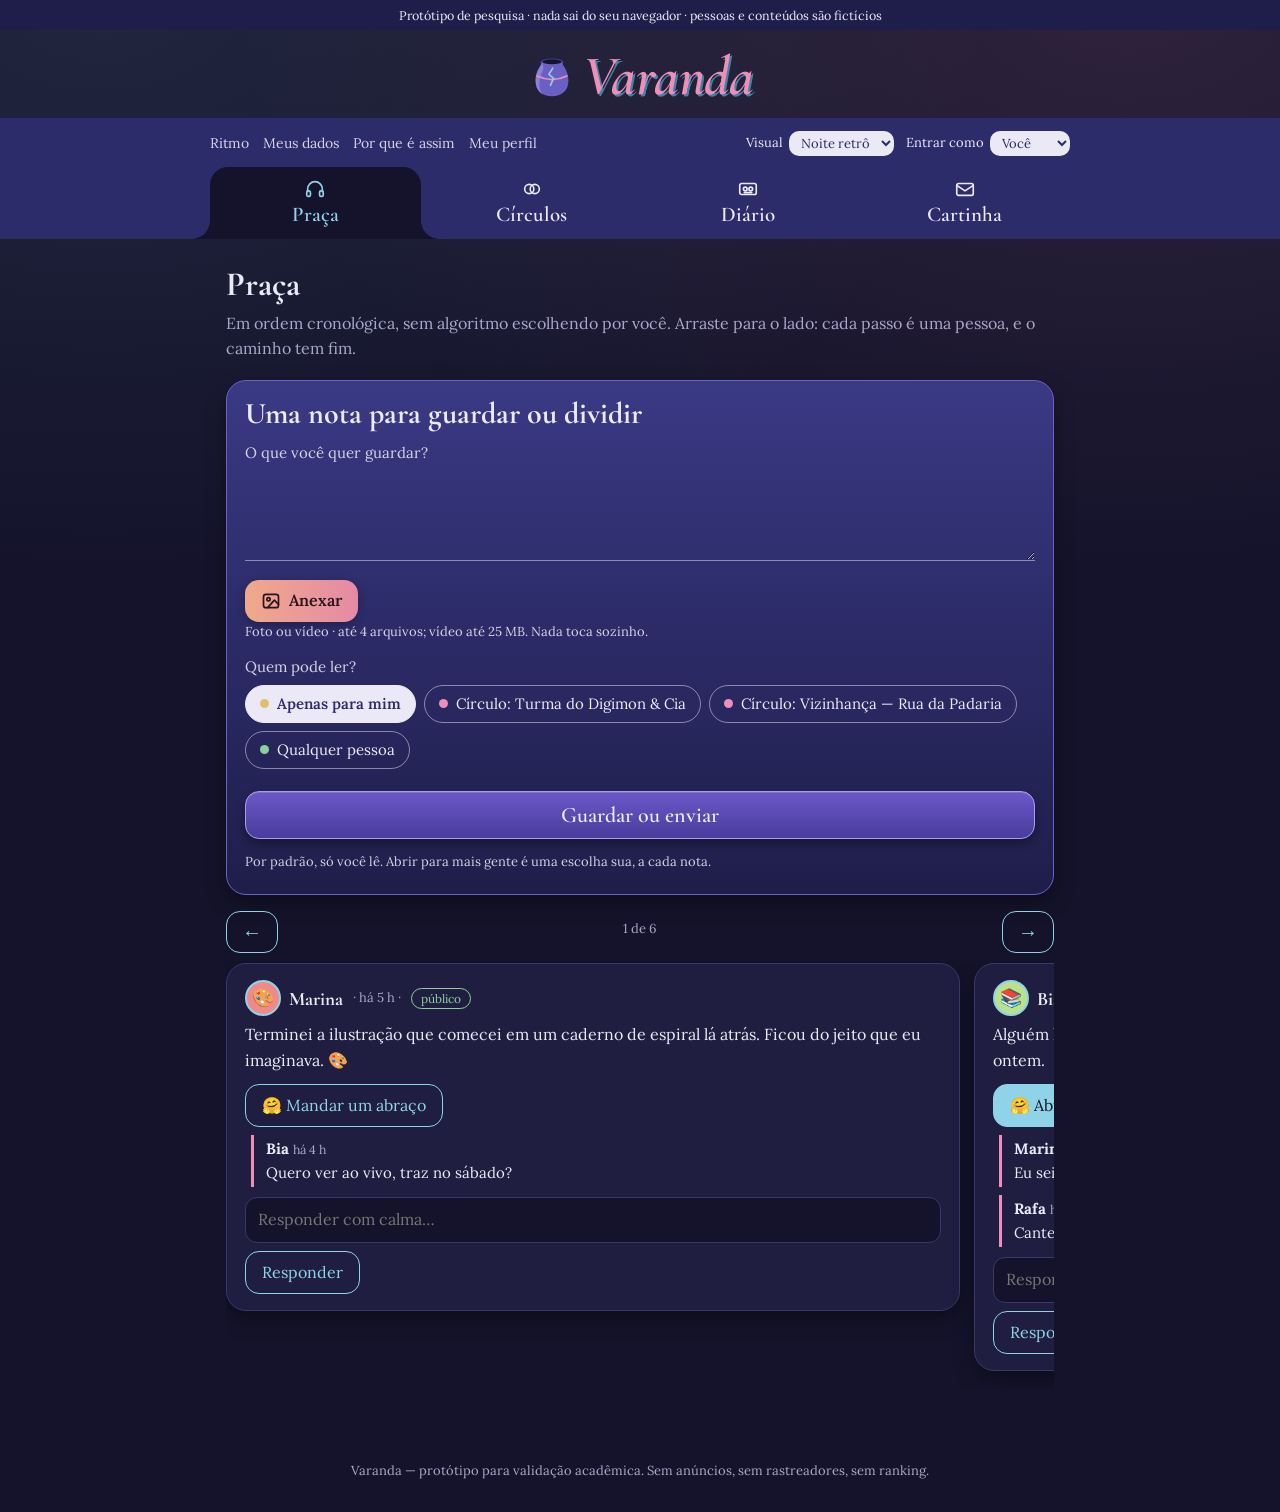
==== commit abfd44ef: "Varanda: visual Noite retrô calmo, pílulas de visibilidade e padrão privado - Dois visuais por token" ====
--- a/varanda/index.html
+++ b/varanda/index.html
@@ -5,9 +5,10 @@
 <meta name="viewport" content="width=device-width, initial-scale=1, viewport-fit=cover">
 <title>Varanda</title>
 <meta name="description" content="Protótipo de rede social calma, em círculos, sem feed infinito e sem notificação por padrão.">
+<script>try{var v=localStorage.getItem("varanda.visual");if(v)document.documentElement.setAttribute("data-visual",v)}catch(e){}</script>
 <link rel="preconnect" href="https://fonts.googleapis.com">
 <link rel="preconnect" href="https://fonts.gstatic.com" crossorigin>
-<link rel="stylesheet" href="https://fonts.googleapis.com/css2?family=Cormorant+Garamond:ital,wght@0,500;0,600;0,700;1,500&family=Lora:wght@400;600&display=swap">
+<link rel="stylesheet" href="https://fonts.googleapis.com/css2?family=Cormorant+Garamond:ital,wght@0,500;0,600;0,700;1,500;1,600;1,700&family=Lora:wght@400;600&display=swap">
 <link rel="stylesheet" href="styles.css">
 </head>
 <body>
@@ -15,11 +16,12 @@
 <header class="marca">
   <a class="logo" href="#praca" aria-label="Varanda, início">
     <svg viewBox="0 0 64 64" aria-hidden="true">
-      <ellipse cx="32" cy="14" rx="15" ry="4.5" fill="#8a3a24"/>
-      <path d="M19 14c0 5-8 10-8 24 0 13 9 20 21 20s21-7 21-20c0-14-8-19-8-24z" fill="#c0613f"/>
-      <path d="M19 14c0 5-8 10-8 24 0 9 4 15 10 18-4-4-6-10-5-18 1-9 5-12 5-18z" fill="#d98466" opacity=".7"/>
-      <ellipse cx="32" cy="14" rx="12" ry="3" fill="#4d1a10"/>
-      <path d="M13 32q19 9 38 0" fill="none" stroke="#8a3a24" stroke-width="2.2" stroke-linecap="round"/>
+      <ellipse class="v-rim" cx="32" cy="14" rx="15" ry="4.5"/>
+      <path class="v-body" d="M19 14c0 5-8 10-8 24 0 13 9 20 21 20s21-7 21-20c0-14-8-19-8-24z"/>
+      <path class="v-hi" d="M19 14c0 5-8 10-8 24 0 9 4 15 10 18-4-4-6-10-5-18 1-9 5-12 5-18z" opacity=".7"/>
+      <ellipse class="v-in" cx="32" cy="14" rx="12" ry="3"/>
+      <path class="v-band" d="M13 32q19 9 38 0"/>
+      <path class="v-crack" d="M33 22l-5 8 6 5-4 9"/>
     </svg>
     <span>Varanda</span>
   </a>
@@ -27,9 +29,14 @@
 <div class="banda">
   <div class="banda-in">
     <div class="sec"><span id="nav2" class="linha" style="gap:4px 14px"></span>
-      <label class="demo" for="quem">Entrar como
-        <select id="quem"></select>
-      </label>
+      <div class="demos">
+        <label class="demo" for="visual">Visual
+          <select id="visual"><option value="noite">Noite retrô</option><option value="terracota">Terracota</option></select>
+        </label>
+        <label class="demo" for="quem">Entrar como
+          <select id="quem"></select>
+        </label>
+      </div>
     </div>
     <nav id="nav" class="abas" aria-label="Principal"></nav>
   </div>
--- a/varanda/styles.css
+++ b/varanda/styles.css
@@ -1,41 +1,73 @@
-/* Varanda — terracota e creme. Títulos em serifa, abas com curva, cartão de nota em tijolo. */
+/* Varanda — dois visuais por tokens: "Noite retrô" (padrão, índigo suave) e "Terracota" (creme e tijolo).
+   Regras de calma, valem nos dois: sem brilho, sem animação, sem vermelho de alerta, sem contador chamativo. */
 :root{
+  /* Terracota, claro */
   --bg:#f1e8dc; --bg2:#e9dccb; --paper:#f8f1e6; --ink:#3b1f17; --mute:#7a6254;
-  --brick:#7a2c1e; --brick2:#933a27; --brick-d:#5f2016; --cream:#f6ece0;
+  --brick:#7a2c1e; --brick2:#933a27; --brick-d:#5f2016;
+  --cream:#f6ece0; --cream-70:#f6ece0b3; --cream-50:#f6ece0a6; --cream-88:#f6ece0e0;
   --terra:#a84a2f; --link:#8a3320; --line:#d8c3ac; --sombra:rgba(90,40,25,.14); --focus:#c0613f;
   --pub:#5b6b32; --grp:#a8452e; --pri:#7a5a3a;
+  --strong:#7a2c1e; --on-strong:#f6ece0; --btn-ink:#7a2c1e; --btn-line:#7a2c1e;
+  --pri-a:#933a27; --pri-b:#5f2016; --pri-border:#c98a70; --nota-border:#5f2016;
+  --anexar-a:#f6ece0; --anexar-b:#f6ece0; --anexar-ink:#7a2c1e;
+  --v-rim:#8a3a24; --v-body:#c0613f; --v-hi:#d98466; --v-in:#4d1a10; --v-band:#8a3a24; --v-crack:transparent;
+  --marca-sombra:none; --marca-estilo:normal;
   --serif:"Cormorant Garamond",Georgia,"Times New Roman",serif;
   --texto:"Lora",Georgia,"Times New Roman",serif;
 }
 @media (prefers-color-scheme: dark){
-  :root:not([data-theme="light"]){--bg:#1e0f0b; --bg2:#26130e; --paper:#2d1813; --ink:#f3e6d6; --mute:#c4aa95; --terra:#e0906f; --link:#f0a98a; --line:#4b2c22; --sombra:rgba(0,0,0,.4); --focus:#e0906f; --pub:#aab97a; --grp:#e0906f; --pri:#c9a77c; color-scheme:dark}
+  :root:not([data-theme="light"]){--bg:#1e0f0b; --bg2:#26130e; --paper:#2d1813; --ink:#f3e6d6; --mute:#c4aa95; --terra:#e0906f; --link:#f0a98a; --line:#4b2c22; --sombra:rgba(0,0,0,.4); --focus:#e0906f; --pub:#aab97a; --grp:#e0906f; --pri:#c9a77c; --strong:#f0a98a; --on-strong:#1e0f0b; --btn-ink:#f0a98a; --btn-line:#f0a98a; color-scheme:dark}
 }
-:root[data-theme="dark"]{--bg:#1e0f0b; --bg2:#26130e; --paper:#2d1813; --ink:#f3e6d6; --mute:#c4aa95; --terra:#e0906f; --link:#f0a98a; --line:#4b2c22; --sombra:rgba(0,0,0,.4); --focus:#e0906f; --pub:#aab97a; --grp:#e0906f; --pri:#c9a77c; color-scheme:dark}
+:root[data-theme="dark"]{--bg:#1e0f0b; --bg2:#26130e; --paper:#2d1813; --ink:#f3e6d6; --mute:#c4aa95; --terra:#e0906f; --link:#f0a98a; --line:#4b2c22; --sombra:rgba(0,0,0,.4); --focus:#e0906f; --pub:#aab97a; --grp:#e0906f; --pri:#c9a77c; --strong:#f0a98a; --on-strong:#1e0f0b; --btn-ink:#f0a98a; --btn-line:#f0a98a; color-scheme:dark}
+
+/* Noite retrô: padrão. Sempre escuro, saturação baixa, sem brilho. */
+:root:not([data-visual="terracota"]){
+  --bg:#14132b; --bg2:#1b1a3a; --paper:#1f1e40; --ink:#ece9f7; --mute:#aaa6c9;
+  --brick:#2d2c6a; --brick2:#3a3984; --brick-d:#1f1e4a;
+  --cream:#ece9f7; --cream-70:#ece9f7b3; --cream-50:#ece9f780; --cream-88:#ece9f7e0;
+  --terra:#ef8fb7; --link:#8fd3e8; --line:#3a3868; --sombra:rgba(0,0,0,.35); --focus:#8fd3e8;
+  --pub:#8ccf9a; --grp:#ef8fb7; --pri:#e0c070;
+  --strong:#8fd3e8; --on-strong:#14132b; --btn-ink:#8fd3e8; --btn-line:#8fd3e8;
+  --pri-a:#6a58c8; --pri-b:#4a3c9c; --pri-border:#a79cf0; --nota-border:#6d61c4;
+  --anexar-a:#f0a98a; --anexar-b:#e58aa6; --anexar-ink:#2a1420;
+  --v-rim:#3b3a85; --v-body:#6c5fc4; --v-hi:#9a8ee6; --v-in:#14132b; --v-band:#ef8fb7; --v-crack:#8fd3e8;
+  --marca-sombra:2px 2px 0 #3d86a8; --marca-estilo:italic;
+  color-scheme:dark;
+}
 
 *{box-sizing:border-box}
 html{scroll-behavior:smooth}
 body{margin:0;background-color:var(--bg);background-image:linear-gradient(180deg,var(--bg2),var(--bg) 220px);color:var(--ink);font:16px/1.6 var(--texto)}
+:root:not([data-visual="terracota"]) body{background-image:radial-gradient(70% 38% at 88% 0,#ef8fb71f,transparent),radial-gradient(70% 38% at 8% 0,#8fd3e81a,transparent)}
 a{color:var(--link)}
 h1,h2,h3{font-family:var(--serif);font-weight:700;line-height:1.15;text-wrap:balance}
 h1{font-size:34px;margin:4px 0 6px}
 h2{font-size:26px;margin:0 0 8px}
 h3{font-size:20px;margin:10px 0 4px}
+fieldset{border:0;padding:0;margin:10px 0;min-width:0}
+legend{padding:0;margin-bottom:6px;font-size:15px}
 
-/* topo: aviso, marca, faixa de navegação */
+/* topo */
 .faixa{background:var(--brick-d);color:var(--cream);text-align:center;font-size:12.5px;padding:5px max(16px,env(safe-area-inset-right,0px)) 5px max(16px,env(safe-area-inset-left,0px))}
 .marca{display:flex;justify-content:center;padding:18px max(16px,env(safe-area-inset-right,0px)) 14px max(16px,env(safe-area-inset-left,0px))}
 .logo{display:flex;align-items:center;gap:6px;text-decoration:none;color:var(--terra)}
 .logo svg{width:50px;height:50px;flex:none}
-.logo span{font:600 56px/1 var(--serif);letter-spacing:-.5px}
+.v-rim{fill:var(--v-rim)}.v-body{fill:var(--v-body)}.v-hi{fill:var(--v-hi)}.v-in{fill:var(--v-in)}
+.v-band{fill:none;stroke:var(--v-band);stroke-width:2.2;stroke-linecap:round}
+.v-crack{fill:none;stroke:var(--v-crack);stroke-width:2;stroke-linecap:round;stroke-linejoin:round}
+.logo span{font:600 56px/1 var(--serif);font-style:var(--marca-estilo);letter-spacing:-.5px;text-shadow:var(--marca-sombra)}
 .banda{background:var(--brick);color:var(--cream);padding:12px max(18px,env(safe-area-inset-right,0px)) 0 max(18px,env(safe-area-inset-left,0px))}
 .banda-in{max-width:860px;margin:0 auto}
 .sec{display:flex;flex-wrap:wrap;align-items:center;gap:4px 14px;font-size:14px;padding:0 0 10px}
-.sec a{color:var(--cream);opacity:.85;text-decoration:none;padding:2px 0;border-bottom:1.5px solid transparent}
+.sec a{color:var(--cream);opacity:.88;text-decoration:none;padding:2px 0;border-bottom:1.5px solid transparent}
 .sec a:hover,.sec a.on{opacity:1;border-bottom-color:var(--cream)}
-.demo{margin-left:auto;display:flex;align-items:center;gap:6px;font-size:13px}
+.demos{margin-left:auto;display:flex;flex-wrap:wrap;gap:4px 12px}
+.demo{display:flex;align-items:center;gap:6px;font-size:13px}
 .demo select{padding:3px 8px;border-radius:10px;border:0;background:var(--cream);color:var(--brick);font:inherit}
 .abas{display:flex;gap:6px;align-items:flex-end}
-.abas a{position:relative;flex:1;text-align:center;text-decoration:none;color:var(--cream);font:600 21px/1.1 var(--serif);padding:12px 6px 14px;border-radius:18px 18px 0 0}
+.abas a{position:relative;flex:1;display:flex;flex-direction:column;align-items:center;gap:3px;text-align:center;text-decoration:none;color:var(--cream);font:600 21px/1.1 var(--serif);padding:11px 6px 13px;border-radius:18px 18px 0 0}
+.abas svg{display:none;width:22px;height:22px}
+:root:not([data-visual="terracota"]) .abas svg{display:block}
 .abas a:hover{background:#ffffff14}
 .abas a.on{background:var(--bg);color:var(--link)}
 .abas a.on::before,.abas a.on::after{content:"";position:absolute;bottom:0;width:18px;height:18px}
@@ -49,7 +81,7 @@
 .card{background:var(--paper);border:1px solid var(--line);border-radius:20px;padding:16px 18px;margin:0 0 16px;box-shadow:0 8px 20px var(--sombra)}
 .card.suave{box-shadow:none}
 .meta{display:flex;flex-wrap:wrap;gap:6px 10px;align-items:center;font-size:13px;color:var(--mute);margin-bottom:6px}
-.avatar{display:inline-grid;place-items:center;width:36px;height:36px;border-radius:50%;font-size:18px;border:2px solid var(--brick);flex:none}
+.avatar{display:inline-grid;place-items:center;width:36px;height:36px;border-radius:50%;font-size:18px;border:2px solid var(--strong);flex:none}
 .autor{display:flex;align-items:center;gap:8px;font:700 19px var(--serif);text-decoration:none;color:var(--ink)}
 .tag{display:inline-block;font-size:12px;padding:0 9px;border-radius:999px;border:1.5px solid var(--mute);color:var(--mute)}
 .tag.pub{border-color:var(--pub);color:var(--pub)}
@@ -69,8 +101,8 @@
 th,td{border:1px solid var(--line);padding:7px 9px;text-align:left;vertical-align:top}
 th{background:var(--bg);font-family:var(--serif);font-size:16px}
 .sel{display:flex;gap:10px;align-items:flex-start;padding:10px 12px;border:1.5px solid var(--line);border-radius:14px;margin:8px 0;cursor:pointer}
-.sel:has(input:checked){border-color:var(--brick);background:var(--bg)}
-.sel input{margin-top:5px;accent-color:var(--brick)}
+.sel:has(input:checked){border-color:var(--strong);background:var(--bg)}
+.sel input{margin-top:5px;accent-color:var(--strong)}
 .quote{border-left:4px solid var(--terra);padding:4px 14px;margin:10px 0;font:italic 500 20px/1.35 var(--serif)}
 .quote small{display:block;font:normal 13px var(--texto);color:var(--mute)}
 .aviso{background:var(--paper);border:1.5px solid var(--terra);border-radius:16px;padding:10px 16px;margin:14px 0;font-size:14px}
@@ -78,14 +110,12 @@
 .vazio{color:var(--mute);font-style:italic}
 
 /* controles */
-button,.btn{font:inherit;cursor:pointer;padding:8px 16px;border-radius:14px;border:1.5px solid var(--brick);background:transparent;color:var(--brick);text-decoration:none;display:inline-flex;align-items:center;gap:8px}
-@media (prefers-color-scheme: dark){:root:not([data-theme="light"]) button,:root:not([data-theme="light"]) .btn{color:var(--link);border-color:var(--link)}}
-:root[data-theme="dark"] button,:root[data-theme="dark"] .btn{color:var(--link);border-color:var(--link)}
-button:hover{background:#7a2c1e14}
-button.pri,.btn.pri{background:linear-gradient(180deg,var(--brick2),var(--brick-d));color:var(--cream);border:1px solid #c98a70;font:600 21px var(--serif);padding:10px 22px;justify-content:center;box-shadow:inset 0 1px 0 #ffffff33,0 4px 10px var(--sombra);text-shadow:0 1px 1px #0006}
-button.pri:hover,.btn.pri:hover{filter:brightness(1.08);background:linear-gradient(180deg,var(--brick2),var(--brick-d))}
+button,.btn{font:inherit;cursor:pointer;padding:8px 16px;border-radius:14px;border:1.5px solid var(--btn-line);background:transparent;color:var(--btn-ink);text-decoration:none;display:inline-flex;align-items:center;gap:8px}
+button:hover{background:color-mix(in srgb,var(--btn-ink) 12%,transparent)}
+button.pri,.btn.pri{background:linear-gradient(180deg,var(--pri-a),var(--pri-b));color:var(--cream);border:1px solid var(--pri-border);font:600 21px var(--serif);padding:10px 22px;justify-content:center;box-shadow:inset 0 1px 0 #ffffff26,0 4px 10px var(--sombra)}
+button.pri:hover,.btn.pri:hover{filter:brightness(1.08);background:linear-gradient(180deg,var(--pri-a),var(--pri-b))}
 button.link{border:0;background:none;padding:2px 4px;text-decoration:underline;color:var(--link);display:inline}
-button[aria-pressed="true"]{background:var(--brick);color:var(--cream);border-color:var(--brick)}
+button[aria-pressed="true"]{background:var(--strong);color:var(--on-strong);border-color:var(--strong)}
 input,select,textarea{font:inherit;padding:9px 12px;border-radius:12px;border:1.5px solid var(--line);background:var(--bg);color:var(--ink);max-width:100%}
 textarea{width:100%;min-height:84px;resize:vertical}
 input[type=text]{width:100%}
@@ -93,21 +123,29 @@
 .linha{display:flex;flex-wrap:wrap;gap:8px;align-items:center}
 :focus-visible{outline:3px solid var(--focus);outline-offset:2px}
 
-/* cartão de nota: tijolo com texto creme (formulários de escrita) */
-.nota{background:linear-gradient(180deg,var(--brick2),var(--brick) 40%,var(--brick-d));color:var(--cream);border-color:#5f2016}
+/* cartão de nota (formulários de escrita) */
+.nota{background:linear-gradient(180deg,var(--brick2),var(--brick) 45%,var(--brick-d));color:var(--cream);border-color:var(--nota-border)}
 .nota h2{color:var(--cream);font-size:30px}
-.nota label.campo{color:#f6ece0e0}
-.nota textarea,.nota input[type=text]{background:transparent;border:0;border-bottom:1.5px solid #f6ece0aa;border-radius:0;color:var(--cream);padding:8px 2px}
+.nota label.campo,.nota legend{color:var(--cream-88)}
+.nota textarea,.nota input[type=text]{background:transparent;border:0;border-bottom:1.5px solid var(--cream-50);border-radius:0;color:var(--cream);padding:8px 2px}
 .nota textarea{min-height:96px}
-.nota ::placeholder{color:#f6ece0a0}
-.nota select{background:var(--cream);color:var(--brick);border:0;border-radius:14px;box-shadow:0 4px 10px #0004;display:block;width:100%;margin-top:6px}
-.nota .meta{color:#f6ece0cc}
-.nota .btn{background:var(--cream);color:var(--brick);border:0;box-shadow:0 3px 8px #0004;font-weight:600}
+.nota ::placeholder{color:var(--cream-70)}
+.nota .meta{color:var(--cream-88)}
+.nota .btn{background:linear-gradient(90deg,var(--anexar-a),var(--anexar-b));color:var(--anexar-ink);border:0;box-shadow:0 3px 8px #0004;font-weight:600}
 .nota .btn svg{width:20px;height:20px}
 .nota button.pri{width:100%;margin-top:12px;font-size:22px}
 .nota button.link{color:var(--cream)}
-.nota .previa{border-color:#f6ece0aa}
+.nota .previa{border-color:var(--cream-50)}
 .nota .vid-ico,.nota .previa img{border-color:var(--cream)}
+
+/* quem pode ler: pílulas */
+.chips{display:flex;flex-wrap:wrap;gap:8px}
+.chip{position:relative;display:inline-block}
+.chip input{position:absolute;inset:0;opacity:0;margin:0;cursor:pointer;width:100%;height:100%}
+.chip span{display:inline-flex;align-items:center;gap:8px;padding:6px 14px;border-radius:999px;border:1.5px solid var(--cream-50);color:var(--cream);font-size:15px}
+.chip span::before{content:"";width:9px;height:9px;border-radius:50%;background:var(--dot,var(--cream))}
+.chip input:checked + span{background:var(--cream);color:var(--brick);border-color:var(--cream);font-weight:600}
+.chip input:focus-visible + span{outline:3px solid var(--focus);outline-offset:2px}
 
 /* carrossel da Praça */
 .carrossel{margin:0 0 14px}
@@ -126,8 +164,8 @@
 .midia-campo .btn{margin-right:8px}
 label.btn:has(+ input.sr:focus-visible){outline:3px solid var(--focus);outline-offset:2px}
 .previa{display:flex;gap:10px;align-items:flex-start;margin:8px 0;padding:8px;border:1.5px dashed var(--mute);border-radius:14px}
-.previa img{width:64px;height:64px;object-fit:cover;border-radius:10px;border:2px solid var(--brick);flex:none}
-.vid-ico{display:grid;place-items:center;width:64px;height:64px;font-size:28px;border-radius:10px;border:2px solid var(--brick);flex:none}
+.previa img{width:64px;height:64px;object-fit:cover;border-radius:10px;border:2px solid var(--strong);flex:none}
+.vid-ico{display:grid;place-items:center;width:64px;height:64px;font-size:28px;border-radius:10px;border:2px solid var(--strong);flex:none}
 .previa-info{display:flex;flex-direction:column;gap:4px;min-width:0;flex:1}
 .previa-info input{padding:5px 8px;font-size:14px}
 .midia{display:flex;flex-direction:column;gap:8px;margin:6px 0 10px}
@@ -137,10 +175,7 @@
 @media (max-width:560px){
   h1{font-size:30px}
   .logo span{font-size:48px}
-  .abas a{font-size:19px;padding:11px 2px 13px}
+  .abas a{font-size:19px;padding:10px 2px 12px}
+  .demos{margin-left:0}
 }
 @media (prefers-reduced-motion: reduce){html{scroll-behavior:auto}}
-
-/* escuro: botão "Anexar" continua creme com texto tijolo */
-@media (prefers-color-scheme: dark){:root:not([data-theme="light"]) .nota .btn{color:var(--brick);border:0}}
-:root[data-theme="dark"] .nota .btn{color:var(--brick);border:0}
